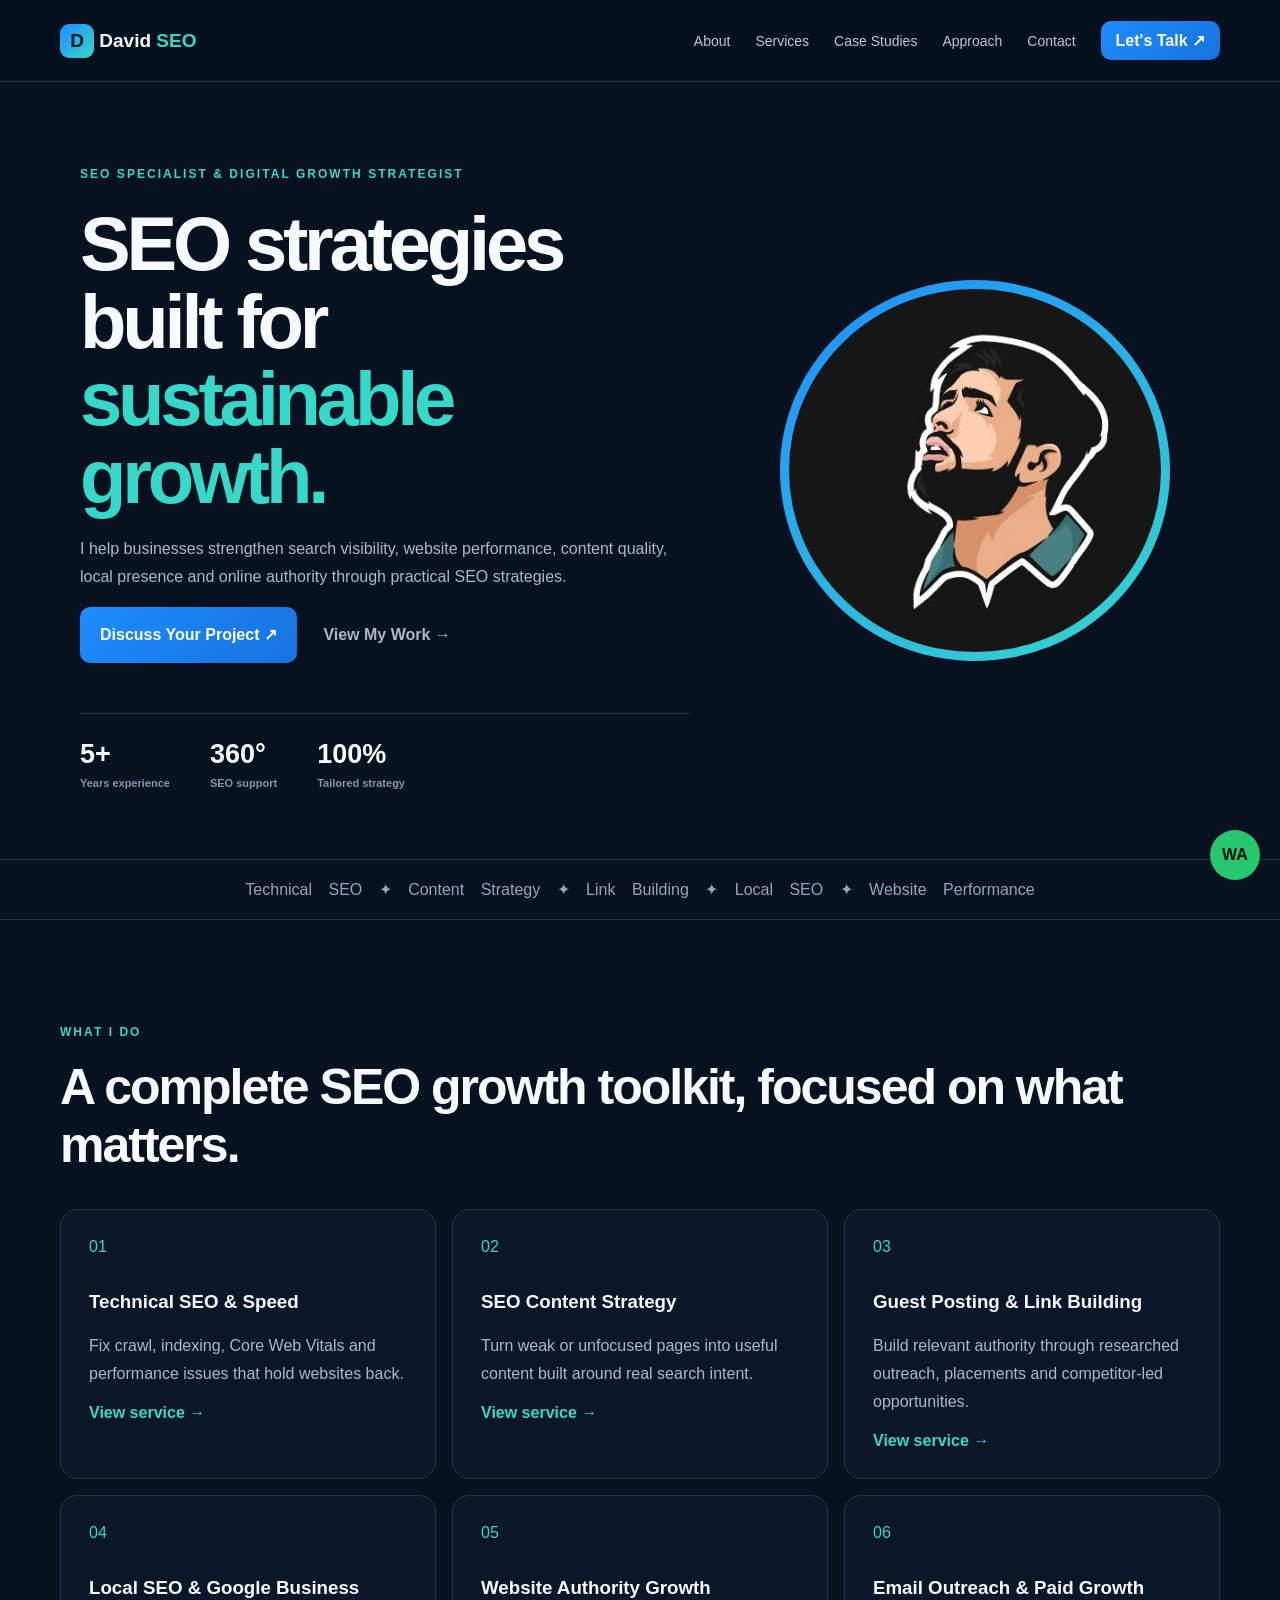
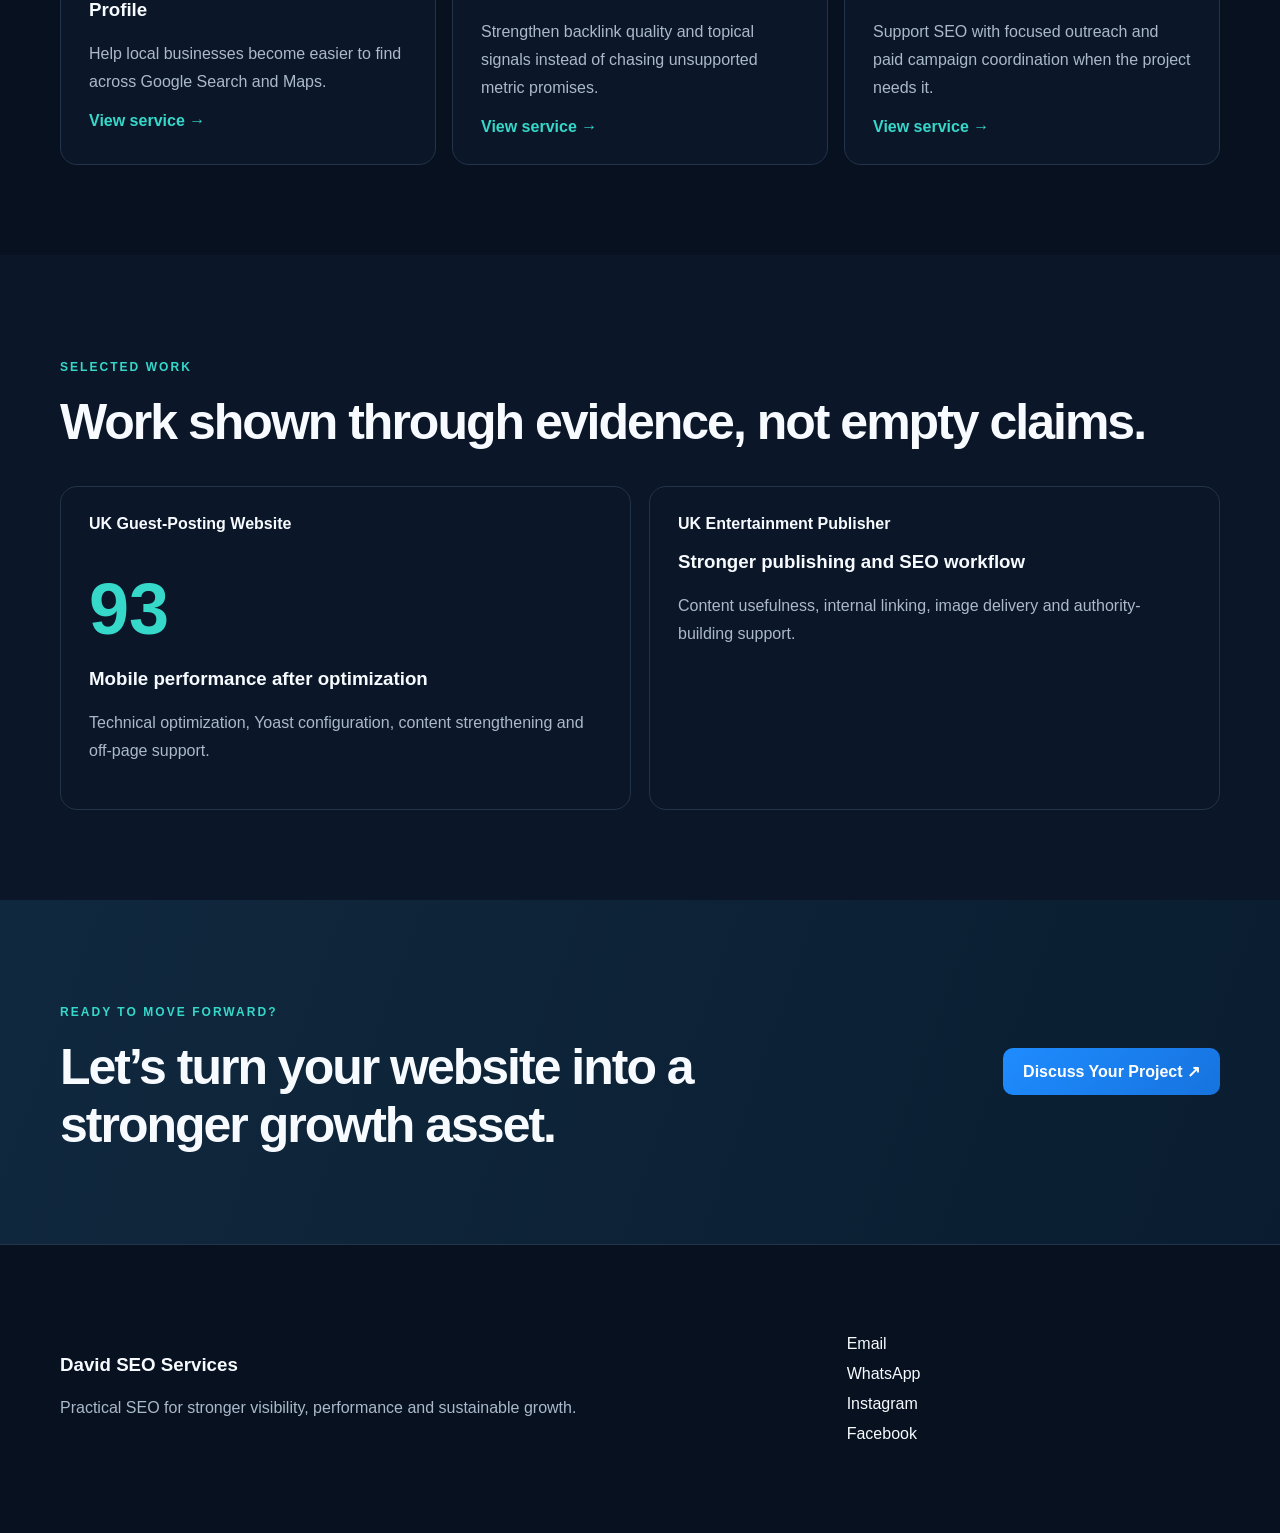
==== index.html @ a0ab4b39 "Add professional SEO portfolio website" ====
<!doctype html><html lang="en"><head><meta charset="utf-8"><meta name="viewport" content="width=device-width,initial-scale=1"><title>David SEO Services | SEO Specialist</title><meta name="description" content="Professional SEO services for technical performance, content, local search and authority growth."><link rel="stylesheet" href="style.css"></head><body><header><a class="brand" href="index.html"><b>D</b> David <em>SEO</em></a><nav><a href="about.html">About</a><a href="services.html">Services</a><a href="case-studies.html">Case Studies</a><a href="approach.html">Approach</a><a href="contact.html">Contact</a></nav><a class="btn small" href="https://wa.me/923171093847">Let's Talk ↗</a></header><main><section class="homehero"><div class="copy"><p class="eyebrow">SEO SPECIALIST & DIGITAL GROWTH STRATEGIST</p><h1>SEO strategies built for <i>sustainable growth.</i></h1><p class="lead">I help businesses strengthen search visibility, website performance, content quality, local presence and online authority through practical SEO strategies.</p><p><a class="btn" href="https://wa.me/923171093847">Discuss Your Project ↗</a> <a class="link" href="case-studies.html">View My Work →</a></p><div class="stats"><b>5+<small>Years experience</small></b><b>360°<small>SEO support</small></b><b>100%<small>Tailored strategy</small></b></div></div><div class="photo"><img src="david-profile.png" alt="David SEO specialist"></div></section><section class="strip">Technical SEO ✦ Content Strategy ✦ Link Building ✦ Local SEO ✦ Website Performance</section><section class="section"><p class="eyebrow">WHAT I DO</p><h2>A complete SEO growth toolkit, focused on what matters.</h2><div class="grid"><a class="card" href="technical-seo.html"><span>01</span><h3>Technical SEO & Speed</h3><p>Fix crawl, indexing, Core Web Vitals and performance issues that hold websites back.</p><strong>View service →</strong></a><a class="card" href="content-strategy.html"><span>02</span><h3>SEO Content Strategy</h3><p>Turn weak or unfocused pages into useful content built around real search intent.</p><strong>View service →</strong></a><a class="card" href="link-building.html"><span>03</span><h3>Guest Posting & Link Building</h3><p>Build relevant authority through researched outreach, placements and competitor-led opportunities.</p><strong>View service →</strong></a><a class="card" href="local-seo.html"><span>04</span><h3>Local SEO & Google Business Profile</h3><p>Help local businesses become easier to find across Google Search and Maps.</p><strong>View service →</strong></a><a class="card" href="authority-growth.html"><span>05</span><h3>Website Authority Growth</h3><p>Strengthen backlink quality and topical signals instead of chasing unsupported metric promises.</p><strong>View service →</strong></a><a class="card" href="digital-growth.html"><span>06</span><h3>Email Outreach & Paid Growth</h3><p>Support SEO with focused outreach and paid campaign coordination when the project needs it.</p><strong>View service →</strong></a></div></section><section class="section dark"><p class="eyebrow">SELECTED WORK</p><h2>Work shown through evidence, not empty claims.</h2><div class="cases"><article><b>UK Guest-Posting Website</b><strong class="score">93</strong><h3>Mobile performance after optimization</h3><p>Technical optimization, Yoast configuration, content strengthening and off-page support.</p></article><article><b>UK Entertainment Publisher</b><h3>Stronger publishing and SEO workflow</h3><p>Content usefulness, internal linking, image delivery and authority-building support.</p></article></div></section><section class="cta"><div><p class="eyebrow">READY TO MOVE FORWARD?</p><h2>Let’s turn your website into a stronger growth asset.</h2></div><a class="btn" href="https://wa.me/923171093847">Discuss Your Project ↗</a></section></main><footer><div><h3>David SEO Services</h3><p>Practical SEO for stronger visibility, performance and sustainable growth.</p></div><div><a href="mailto:davidseoservice1211@gmail.com">Email</a><a href="https://wa.me/923171093847">WhatsApp</a><a href="https://www.instagram.com/davvid.seo/">Instagram</a><a href="https://www.facebook.com/Davvid.Seo">Facebook</a></div></footer><a class="wa" href="https://wa.me/923171093847">WA</a><script src="script.js"></script></body></html>
---- style.css ----
*{box-sizing:border-box}body{margin:0;background:#07111f;color:#f7fbff;font-family:Arial,sans-serif}a{color:inherit;text-decoration:none}header{height:82px;display:flex;align-items:center;gap:25px;padding:0 max(30px,calc((100% - 1160px)/2));border-bottom:1px solid #22334a;position:sticky;top:0;background:#07111ff2;z-index:5}.brand{font-size:19px;font-weight:800;margin-right:auto}.brand b{display:inline-grid;place-items:center;width:34px;height:34px;border-radius:9px;background:linear-gradient(135deg,#1f8cff,#36d8ca);color:#07111f}.brand em{color:#36d8ca;font-style:normal}nav{display:flex;gap:25px;color:#bdc9d8;font-size:14px}.btn{display:inline-block;border:0;border-radius:10px;padding:14px 20px;background:linear-gradient(135deg,#1f8cff,#1673de);color:white;font-weight:750}.small{padding:10px 15px}.homehero{min-height:650px;max-width:1160px;margin:auto;display:grid;grid-template-columns:1.15fr .85fr;gap:60px;align-items:center;padding:70px 20px}.eyebrow{font-size:12px;letter-spacing:.17em;color:#36d8ca;font-weight:800}.homehero h1,.pagehero h1{font-size:clamp(46px,6vw,76px);line-height:1.02;letter-spacing:-.055em;margin:20px 0}.homehero h1 i{font-style:normal;color:#36d8ca}.lead,p{color:#aab9cb;line-height:1.75}.link{margin-left:22px;font-weight:bold}.photo{background:linear-gradient(145deg,#1f8cff,#36d8ca);padding:9px;border-radius:50%;max-width:390px;margin:auto}.photo img{display:block;width:100%;border-radius:50%;background:#171717}.stats{display:flex;gap:40px;border-top:1px solid #22334a;margin-top:50px;padding-top:25px}.stats b{font-size:27px}.stats small{display:block;color:#8294aa;font-size:11px;margin-top:7px}.strip{text-align:center;padding:20px;border-block:1px solid #22334a;color:#94a7bc;word-spacing:12px}.section,.pagehero,.cta,footer{padding:90px max(30px,calc((100% - 1160px)/2))}.section h2,.cta h2{font-size:clamp(32px,4vw,50px);letter-spacing:-.04em;margin:15px 0 35px}.dark,.pagehero{background:#0b1728}.grid{display:grid;grid-template-columns:repeat(3,1fr);gap:16px}.card,.cases article,aside{padding:28px;border:1px solid #22334a;border-radius:17px;background:#0b1728}.card span,.card strong{color:#36d8ca}.card h3{margin-top:35px}.cases{display:grid;grid-template-columns:1fr 1fr;gap:18px}.cases article{min-height:320px}.score{display:block;font-size:72px;color:#36d8ca;margin:35px 0 10px}.cta{display:flex;align-items:center;justify-content:space-between;background:linear-gradient(110deg,#10283e,#0a1d30)}.cta h2{max-width:700px;margin-bottom:0}.pagehero .wrap{max-width:1160px;margin:auto}.pagehero h1{max-width:900px}.twocol,.contact,.study{display:grid;grid-template-columns:1fr 1fr;gap:70px;align-items:center}.study{grid-template-columns:1.4fr .6fr}.tags{display:flex;flex-wrap:wrap;gap:8px}.tags span{border:1px solid #29415e;padding:9px 12px;border-radius:20px;font-size:12px}.steps p,.timeline article{padding:23px;border-bottom:1px solid #22334a}.timeline article{display:grid;grid-template-columns:70px 1fr}.timeline b{color:#36d8ca}.contact>div>a{display:block;padding:18px 0;border-top:1px solid #22334a}.contact form{display:grid;gap:14px;background:#0b1728;padding:28px;border:1px solid #22334a;border-radius:17px}input,select,textarea{padding:14px;background:#07111f;border:1px solid #29415e;border-radius:8px;color:white}footer{display:grid;grid-template-columns:2fr 1fr;gap:40px;border-top:1px solid #22334a}footer div:last-child{display:flex;flex-direction:column;gap:12px}.wa{position:fixed;right:20px;bottom:20px;width:50px;height:50px;display:grid;place-items:center;background:#26c76f;color:#06150c;border-radius:50%;font-weight:bold}@media(max-width:800px){nav{display:none}.homehero,.twocol,.contact,.study{grid-template-columns:1fr}.copy{order:2}.grid{grid-template-columns:1fr 1fr}.cases{grid-template-columns:1fr}.cta{align-items:flex-start;gap:30px;flex-direction:column}}@media(max-width:560px){header{height:70px;padding:0 16px}header>.btn{display:none}.homehero{grid-template-columns:1fr;padding-top:40px}.grid{grid-template-columns:1fr}.section,.pagehero,.cta,footer{padding:65px 20px}.stats{gap:20px}.homehero h1,.pagehero h1{font-size:43px}.twocol{gap:35px}footer{grid-template-columns:1fr}}
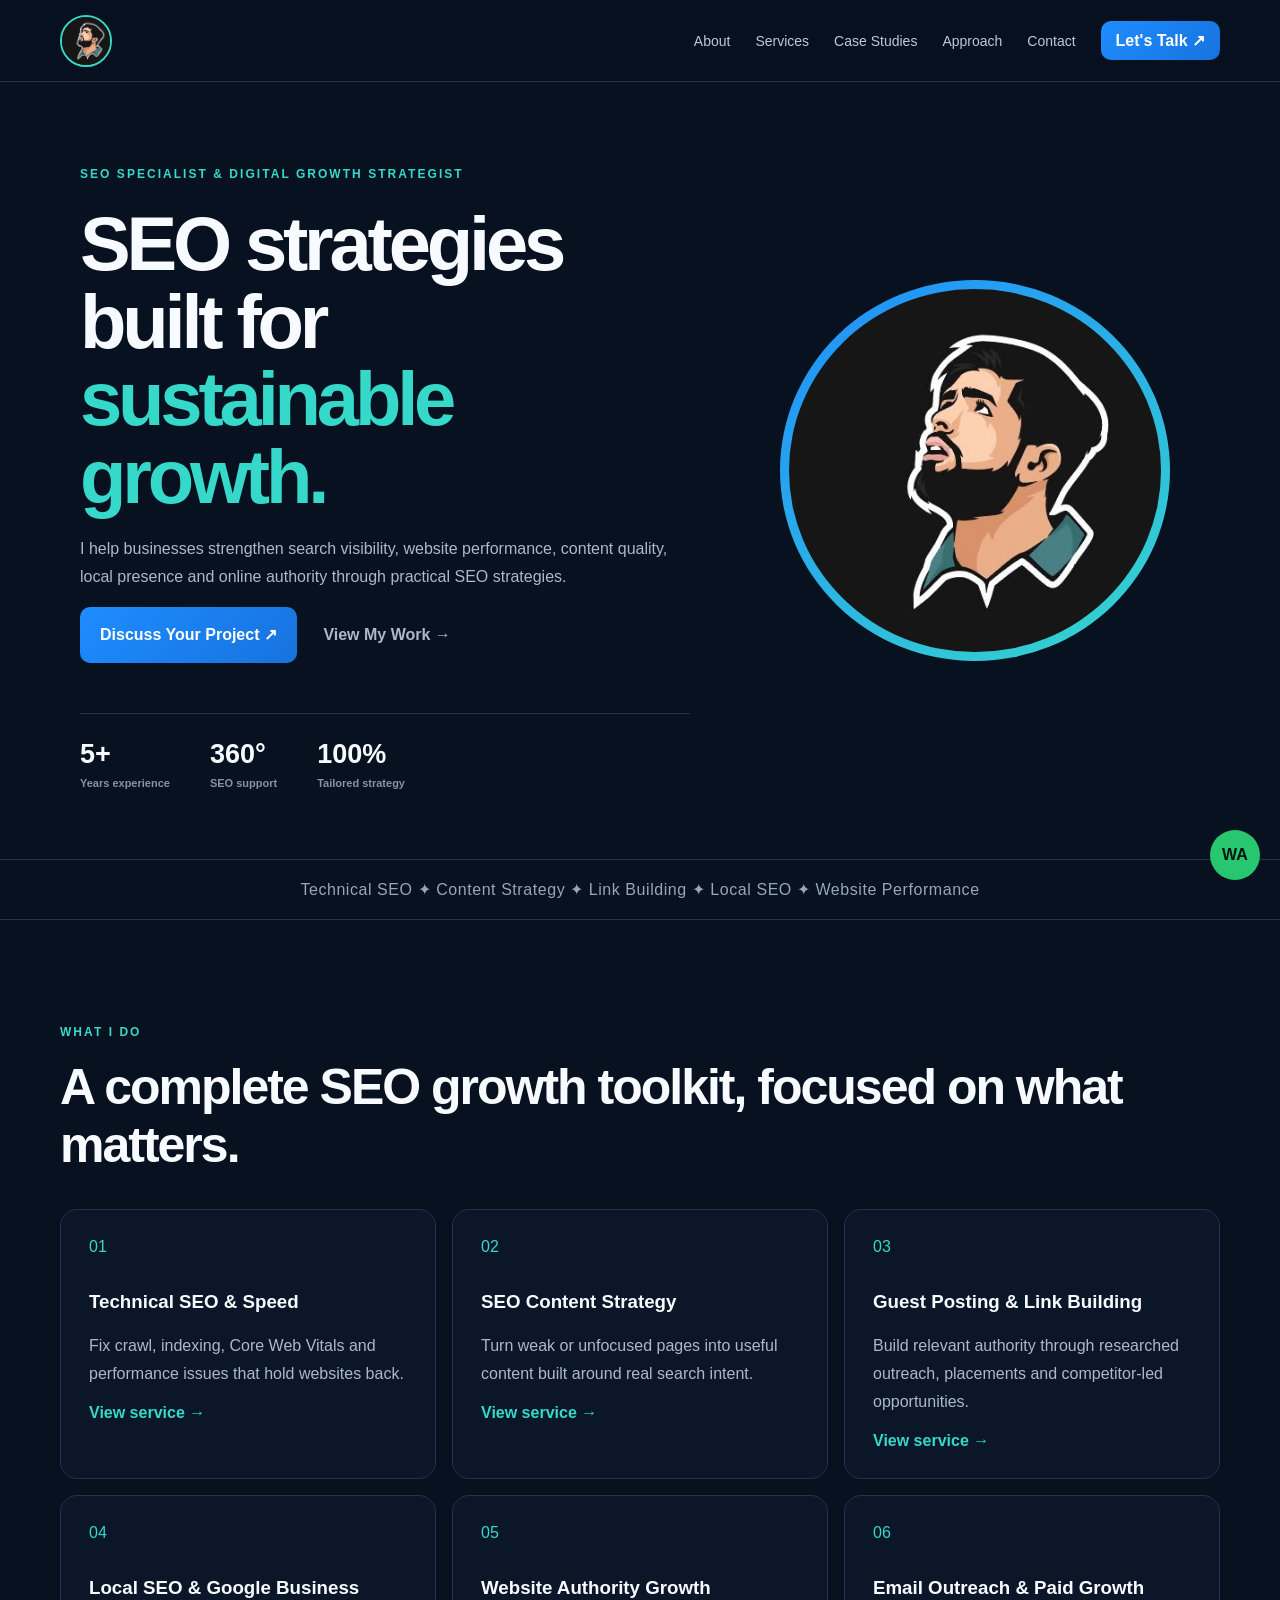
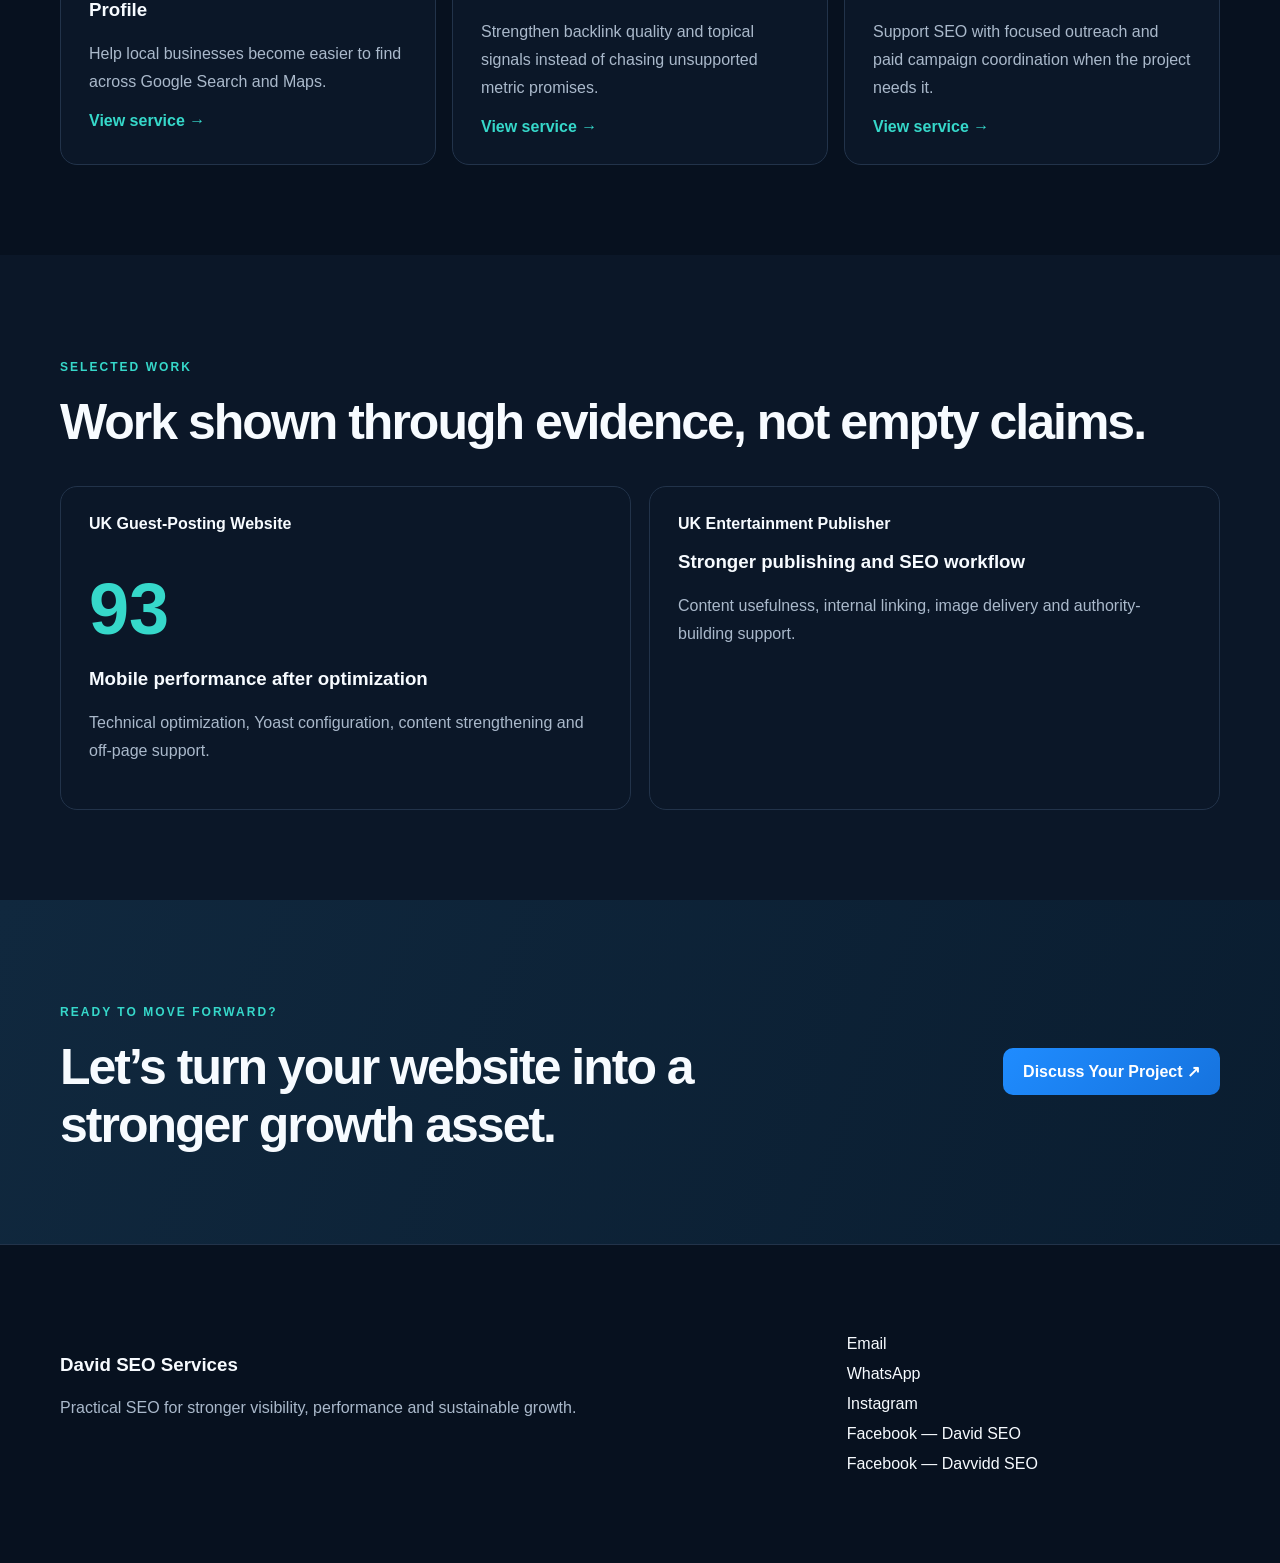
==== commit 3257b691: "Add files via upload" ====
--- a/index.html
+++ b/index.html
@@ -1 +1 @@
-<!doctype html><html lang="en"><head><meta charset="utf-8"><meta name="viewport" content="width=device-width,initial-scale=1"><title>David SEO Services | SEO Specialist</title><meta name="description" content="Professional SEO services for technical performance, content, local search and authority growth."><link rel="stylesheet" href="style.css"></head><body><header><a class="brand" href="index.html"><b>D</b> David <em>SEO</em></a><nav><a href="about.html">About</a><a href="services.html">Services</a><a href="case-studies.html">Case Studies</a><a href="approach.html">Approach</a><a href="contact.html">Contact</a></nav><a class="btn small" href="https://wa.me/923171093847">Let's Talk ↗</a></header><main><section class="homehero"><div class="copy"><p class="eyebrow">SEO SPECIALIST & DIGITAL GROWTH STRATEGIST</p><h1>SEO strategies built for <i>sustainable growth.</i></h1><p class="lead">I help businesses strengthen search visibility, website performance, content quality, local presence and online authority through practical SEO strategies.</p><p><a class="btn" href="https://wa.me/923171093847">Discuss Your Project ↗</a> <a class="link" href="case-studies.html">View My Work →</a></p><div class="stats"><b>5+<small>Years experience</small></b><b>360°<small>SEO support</small></b><b>100%<small>Tailored strategy</small></b></div></div><div class="photo"><img src="david-profile.png" alt="David SEO specialist"></div></section><section class="strip">Technical SEO ✦ Content Strategy ✦ Link Building ✦ Local SEO ✦ Website Performance</section><section class="section"><p class="eyebrow">WHAT I DO</p><h2>A complete SEO growth toolkit, focused on what matters.</h2><div class="grid"><a class="card" href="technical-seo.html"><span>01</span><h3>Technical SEO & Speed</h3><p>Fix crawl, indexing, Core Web Vitals and performance issues that hold websites back.</p><strong>View service →</strong></a><a class="card" href="content-strategy.html"><span>02</span><h3>SEO Content Strategy</h3><p>Turn weak or unfocused pages into useful content built around real search intent.</p><strong>View service →</strong></a><a class="card" href="link-building.html"><span>03</span><h3>Guest Posting & Link Building</h3><p>Build relevant authority through researched outreach, placements and competitor-led opportunities.</p><strong>View service →</strong></a><a class="card" href="local-seo.html"><span>04</span><h3>Local SEO & Google Business Profile</h3><p>Help local businesses become easier to find across Google Search and Maps.</p><strong>View service →</strong></a><a class="card" href="authority-growth.html"><span>05</span><h3>Website Authority Growth</h3><p>Strengthen backlink quality and topical signals instead of chasing unsupported metric promises.</p><strong>View service →</strong></a><a class="card" href="digital-growth.html"><span>06</span><h3>Email Outreach & Paid Growth</h3><p>Support SEO with focused outreach and paid campaign coordination when the project needs it.</p><strong>View service →</strong></a></div></section><section class="section dark"><p class="eyebrow">SELECTED WORK</p><h2>Work shown through evidence, not empty claims.</h2><div class="cases"><article><b>UK Guest-Posting Website</b><strong class="score">93</strong><h3>Mobile performance after optimization</h3><p>Technical optimization, Yoast configuration, content strengthening and off-page support.</p></article><article><b>UK Entertainment Publisher</b><h3>Stronger publishing and SEO workflow</h3><p>Content usefulness, internal linking, image delivery and authority-building support.</p></article></div></section><section class="cta"><div><p class="eyebrow">READY TO MOVE FORWARD?</p><h2>Let’s turn your website into a stronger growth asset.</h2></div><a class="btn" href="https://wa.me/923171093847">Discuss Your Project ↗</a></section></main><footer><div><h3>David SEO Services</h3><p>Practical SEO for stronger visibility, performance and sustainable growth.</p></div><div><a href="mailto:davidseoservice1211@gmail.com">Email</a><a href="https://wa.me/923171093847">WhatsApp</a><a href="https://www.instagram.com/davvid.seo/">Instagram</a><a href="https://www.facebook.com/Davvid.Seo">Facebook</a></div></footer><a class="wa" href="https://wa.me/923171093847">WA</a><script src="script.js"></script></body></html>+<!doctype html><html lang="en"><head><meta charset="utf-8"><meta name="viewport" content="width=device-width,initial-scale=1"><title>David SEO Services | SEO Specialist</title><meta name="description" content="Professional SEO services for technical performance, content, local search and authority growth."><link rel="stylesheet" href="style.css"><link rel="stylesheet" href="extra.css"></head><body><header><a class="brand logo" href="index.html"><img src="david-profile.png" alt="David SEO logo"></a><nav><a href="about.html">About</a><a href="services.html">Services</a><a href="case-studies.html">Case Studies</a><a href="approach.html">Approach</a><a href="contact.html">Contact</a></nav><a class="btn small" href="mailto:davidseoservice1211@gmail.com?subject=SEO%20Project%20Inquiry">Let's Talk ↗</a></header><main><section class="homehero"><div class="copy"><p class="eyebrow">SEO SPECIALIST & DIGITAL GROWTH STRATEGIST</p><h1>SEO strategies built for <i>sustainable growth.</i></h1><p class="lead">I help businesses strengthen search visibility, website performance, content quality, local presence and online authority through practical SEO strategies.</p><p><a class="btn" href="https://wa.me/923171093847">Discuss Your Project ↗</a> <a class="link" href="case-studies.html">View My Work →</a></p><div class="stats"><b>5+<small>Years experience</small></b><b>360°<small>SEO support</small></b><b>100%<small>Tailored strategy</small></b></div></div><div class="photo"><img src="david-profile.png" alt="David SEO specialist"></div></section><section class="strip">Technical SEO ✦ Content Strategy ✦ Link Building ✦ Local SEO ✦ Website Performance</section><section class="section"><p class="eyebrow">WHAT I DO</p><h2>A complete SEO growth toolkit, focused on what matters.</h2><div class="grid"><a class="card" href="technical-seo.html"><span>01</span><h3>Technical SEO & Speed</h3><p>Fix crawl, indexing, Core Web Vitals and performance issues that hold websites back.</p><strong>View service →</strong></a><a class="card" href="content-strategy.html"><span>02</span><h3>SEO Content Strategy</h3><p>Turn weak or unfocused pages into useful content built around real search intent.</p><strong>View service →</strong></a><a class="card" href="link-building.html"><span>03</span><h3>Guest Posting & Link Building</h3><p>Build relevant authority through researched outreach, placements and competitor-led opportunities.</p><strong>View service →</strong></a><a class="card" href="local-seo.html"><span>04</span><h3>Local SEO & Google Business Profile</h3><p>Help local businesses become easier to find across Google Search and Maps.</p><strong>View service →</strong></a><a class="card" href="authority-growth.html"><span>05</span><h3>Website Authority Growth</h3><p>Strengthen backlink quality and topical signals instead of chasing unsupported metric promises.</p><strong>View service →</strong></a><a class="card" href="digital-growth.html"><span>06</span><h3>Email Outreach & Paid Growth</h3><p>Support SEO with focused outreach and paid campaign coordination when the project needs it.</p><strong>View service →</strong></a></div></section><section class="section dark"><p class="eyebrow">SELECTED WORK</p><h2>Work shown through evidence, not empty claims.</h2><div class="cases"><article><b>UK Guest-Posting Website</b><strong class="score">93</strong><h3>Mobile performance after optimization</h3><p>Technical optimization, Yoast configuration, content strengthening and off-page support.</p></article><article><b>UK Entertainment Publisher</b><h3>Stronger publishing and SEO workflow</h3><p>Content usefulness, internal linking, image delivery and authority-building support.</p></article></div></section><section class="cta"><div><p class="eyebrow">READY TO MOVE FORWARD?</p><h2>Let’s turn your website into a stronger growth asset.</h2></div><a class="btn" href="https://wa.me/923171093847">Discuss Your Project ↗</a></section></main><footer><div><h3>David SEO Services</h3><p>Practical SEO for stronger visibility, performance and sustainable growth.</p></div><div><a href="mailto:davidseoservice1211@gmail.com">Email</a><a href="https://wa.me/923171093847">WhatsApp</a><a href="https://www.instagram.com/davvid.seo/">Instagram</a><a href="https://www.facebook.com/Davvid.Seo">Facebook — David SEO</a><a href="https://www.facebook.com/Davvidd.seo">Facebook — Davvidd SEO</a></div></footer><a class="wa" href="https://wa.me/923171093847">WA</a><script src="script.js"></script></body></html>
--- a/extra.css
+++ b/extra.css
@@ -0,0 +1 @@
+.strip{word-spacing:normal;letter-spacing:.035em}.logo{margin-right:auto}.logo img{display:block;width:52px;height:52px;object-fit:cover;border-radius:50%;border:2px solid #36d8ca;background:#171717}
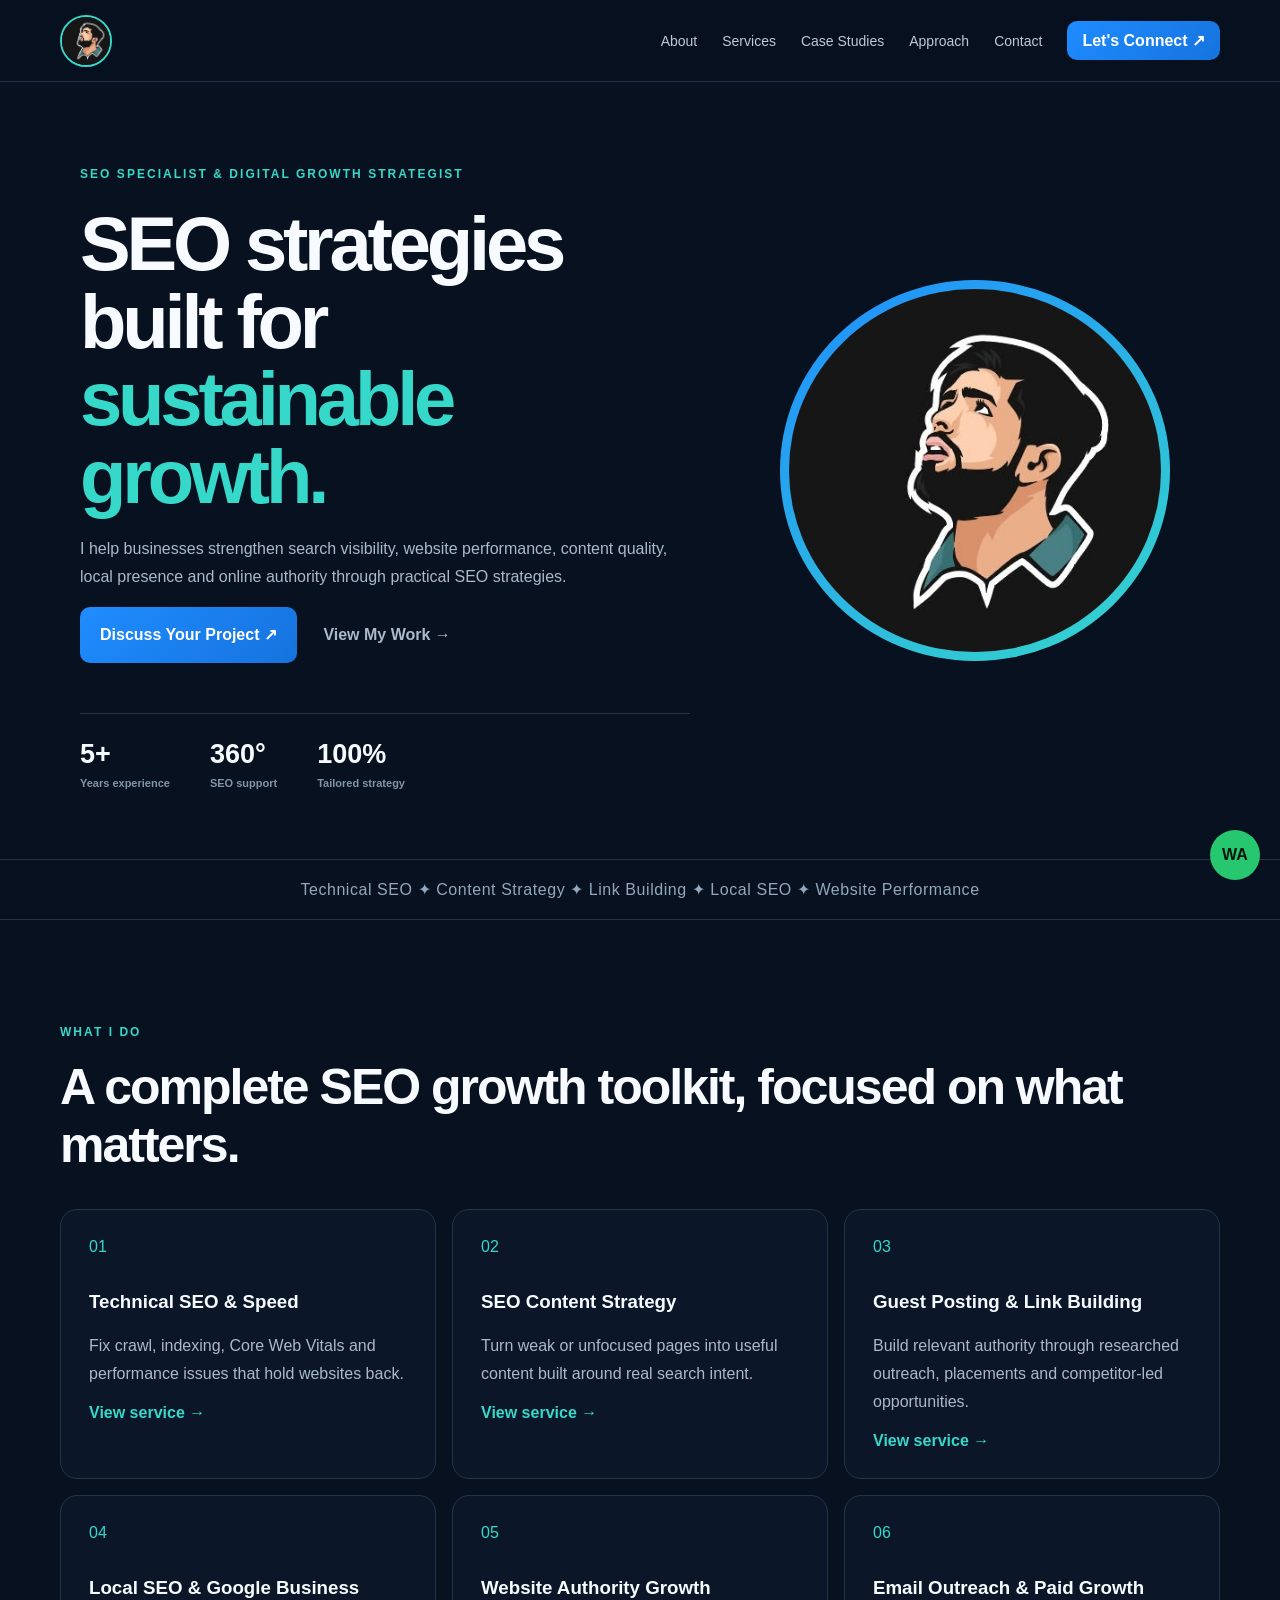
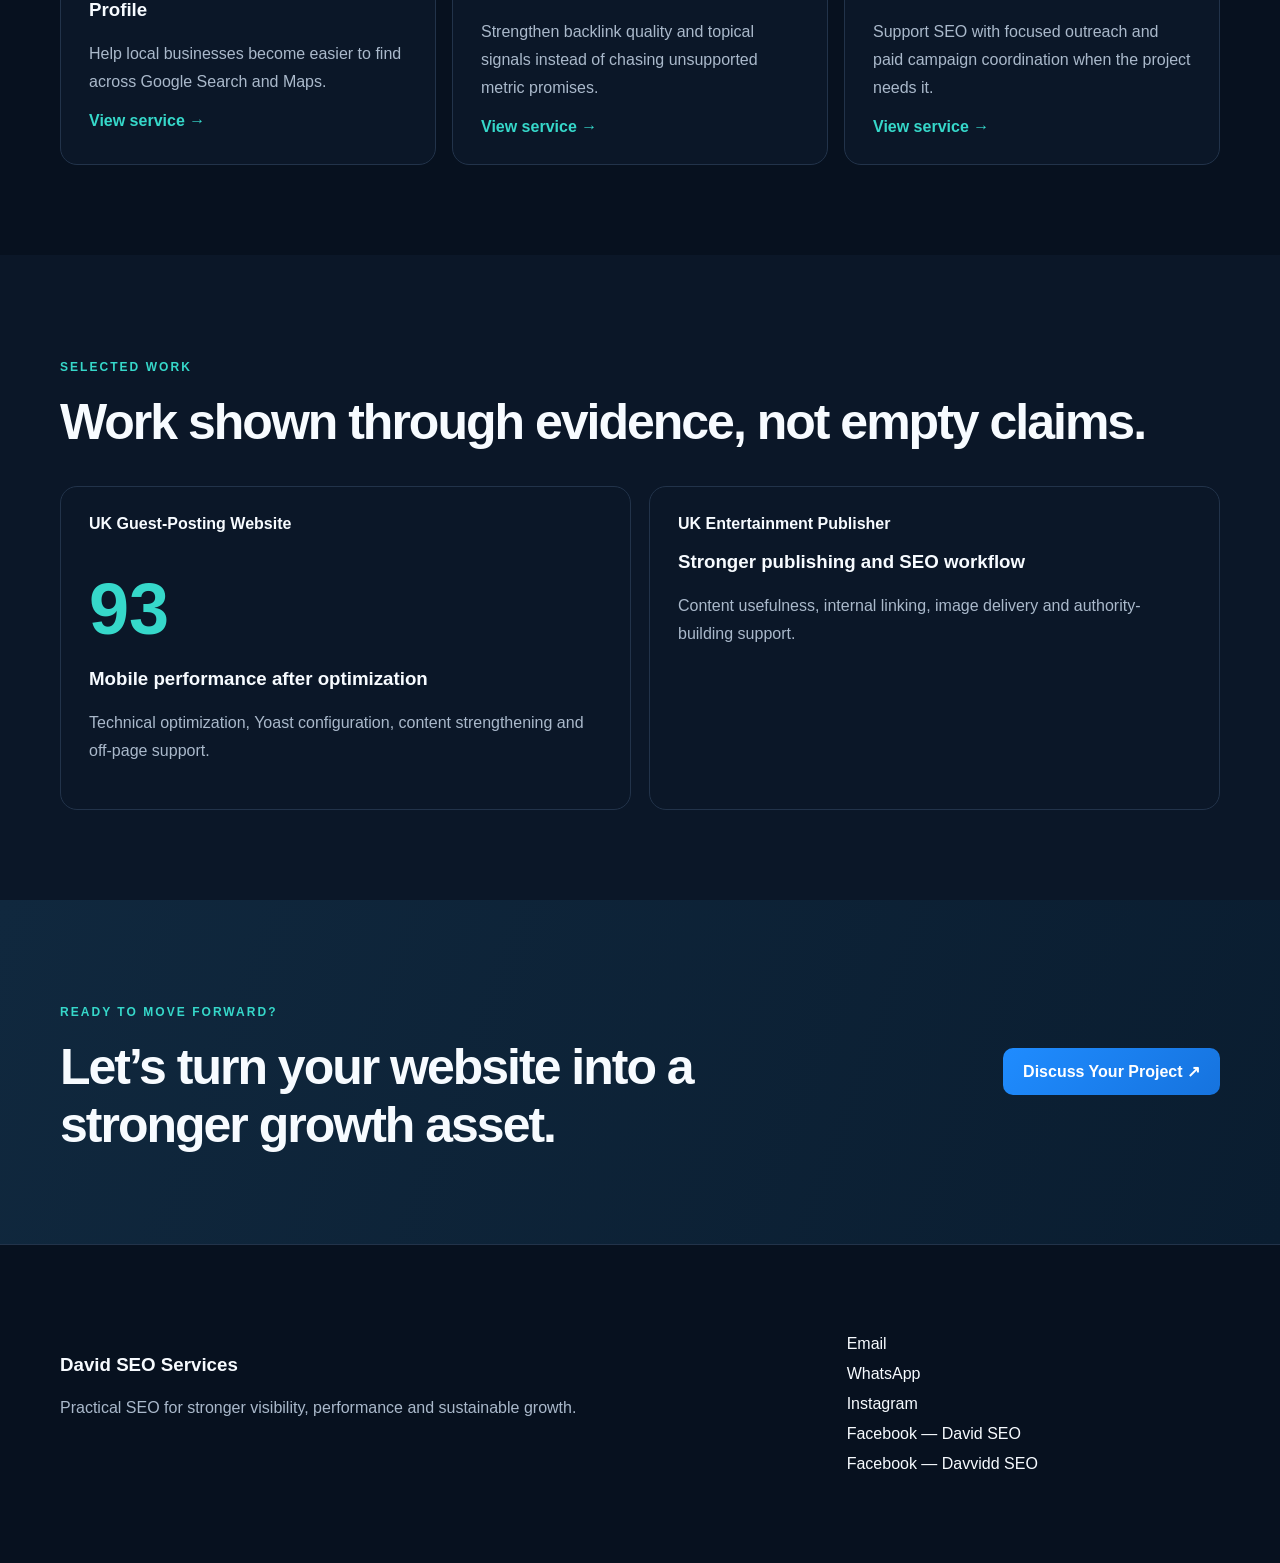
==== commit 567ac1ed: "Update index.html" ====
--- a/index.html
+++ b/index.html
@@ -1 +1 @@
-<!doctype html><html lang="en"><head><meta charset="utf-8"><meta name="viewport" content="width=device-width,initial-scale=1"><title>David SEO Services | SEO Specialist</title><meta name="description" content="Professional SEO services for technical performance, content, local search and authority growth."><link rel="stylesheet" href="style.css"><link rel="stylesheet" href="extra.css"></head><body><header><a class="brand logo" href="index.html"><img src="david-profile.png" alt="David SEO logo"></a><nav><a href="about.html">About</a><a href="services.html">Services</a><a href="case-studies.html">Case Studies</a><a href="approach.html">Approach</a><a href="contact.html">Contact</a></nav><a class="btn small" href="mailto:davidseoservice1211@gmail.com?subject=SEO%20Project%20Inquiry">Let's Talk ↗</a></header><main><section class="homehero"><div class="copy"><p class="eyebrow">SEO SPECIALIST & DIGITAL GROWTH STRATEGIST</p><h1>SEO strategies built for <i>sustainable growth.</i></h1><p class="lead">I help businesses strengthen search visibility, website performance, content quality, local presence and online authority through practical SEO strategies.</p><p><a class="btn" href="https://wa.me/923171093847">Discuss Your Project ↗</a> <a class="link" href="case-studies.html">View My Work →</a></p><div class="stats"><b>5+<small>Years experience</small></b><b>360°<small>SEO support</small></b><b>100%<small>Tailored strategy</small></b></div></div><div class="photo"><img src="david-profile.png" alt="David SEO specialist"></div></section><section class="strip">Technical SEO ✦ Content Strategy ✦ Link Building ✦ Local SEO ✦ Website Performance</section><section class="section"><p class="eyebrow">WHAT I DO</p><h2>A complete SEO growth toolkit, focused on what matters.</h2><div class="grid"><a class="card" href="technical-seo.html"><span>01</span><h3>Technical SEO & Speed</h3><p>Fix crawl, indexing, Core Web Vitals and performance issues that hold websites back.</p><strong>View service →</strong></a><a class="card" href="content-strategy.html"><span>02</span><h3>SEO Content Strategy</h3><p>Turn weak or unfocused pages into useful content built around real search intent.</p><strong>View service →</strong></a><a class="card" href="link-building.html"><span>03</span><h3>Guest Posting & Link Building</h3><p>Build relevant authority through researched outreach, placements and competitor-led opportunities.</p><strong>View service →</strong></a><a class="card" href="local-seo.html"><span>04</span><h3>Local SEO & Google Business Profile</h3><p>Help local businesses become easier to find across Google Search and Maps.</p><strong>View service →</strong></a><a class="card" href="authority-growth.html"><span>05</span><h3>Website Authority Growth</h3><p>Strengthen backlink quality and topical signals instead of chasing unsupported metric promises.</p><strong>View service →</strong></a><a class="card" href="digital-growth.html"><span>06</span><h3>Email Outreach & Paid Growth</h3><p>Support SEO with focused outreach and paid campaign coordination when the project needs it.</p><strong>View service →</strong></a></div></section><section class="section dark"><p class="eyebrow">SELECTED WORK</p><h2>Work shown through evidence, not empty claims.</h2><div class="cases"><article><b>UK Guest-Posting Website</b><strong class="score">93</strong><h3>Mobile performance after optimization</h3><p>Technical optimization, Yoast configuration, content strengthening and off-page support.</p></article><article><b>UK Entertainment Publisher</b><h3>Stronger publishing and SEO workflow</h3><p>Content usefulness, internal linking, image delivery and authority-building support.</p></article></div></section><section class="cta"><div><p class="eyebrow">READY TO MOVE FORWARD?</p><h2>Let’s turn your website into a stronger growth asset.</h2></div><a class="btn" href="https://wa.me/923171093847">Discuss Your Project ↗</a></section></main><footer><div><h3>David SEO Services</h3><p>Practical SEO for stronger visibility, performance and sustainable growth.</p></div><div><a href="mailto:davidseoservice1211@gmail.com">Email</a><a href="https://wa.me/923171093847">WhatsApp</a><a href="https://www.instagram.com/davvid.seo/">Instagram</a><a href="https://www.facebook.com/Davvid.Seo">Facebook — David SEO</a><a href="https://www.facebook.com/Davvidd.seo">Facebook — Davvidd SEO</a></div></footer><a class="wa" href="https://wa.me/923171093847">WA</a><script src="script.js"></script></body></html>+<!doctype html><html lang="en"><head><meta charset="utf-8"><meta name="viewport" content="width=device-width,initial-scale=1"><title>David SEO Services | SEO Specialist</title><meta name="description" content="Professional SEO services for technical performance, content, local search and authority growth."><link rel="stylesheet" href="style.css"><link rel="stylesheet" href="extra.css"></head><body><header><a class="brand logo" href="index.html"><img src="david-profile.png" alt="David SEO logo"></a><nav><a href="about.html">About</a><a href="services.html">Services</a><a href="case-studies.html">Case Studies</a><a href="approach.html">Approach</a><a href="contact.html">Contact</a></nav><a class="btn small" href="https://www.facebook.com/Davvidd.seo">Let's Talk ↗</a></header><main><section class="homehero"><div class="copy"><p class="eyebrow">SEO SPECIALIST & DIGITAL GROWTH STRATEGIST</p><h1>SEO strategies built for <i>sustainable growth.</i></h1><p class="lead">I help businesses strengthen search visibility, website performance, content quality, local presence and online authority through practical SEO strategies.</p><p><a class="btn" href="https://wa.me/923171093847">Discuss Your Project ↗</a> <a class="link" href="case-studies.html">View My Work →</a></p><div class="stats"><b>5+<small>Years experience</small></b><b>360°<small>SEO support</small></b><b>100%<small>Tailored strategy</small></b></div></div><div class="photo"><img src="david-profile.png" alt="David SEO specialist"></div></section><section class="strip">Technical SEO ✦ Content Strategy ✦ Link Building ✦ Local SEO ✦ Website Performance</section><section class="section"><p class="eyebrow">WHAT I DO</p><h2>A complete SEO growth toolkit, focused on what matters.</h2><div class="grid"><a class="card" href="technical-seo.html"><span>01</span><h3>Technical SEO & Speed</h3><p>Fix crawl, indexing, Core Web Vitals and performance issues that hold websites back.</p><strong>View service →</strong></a><a class="card" href="content-strategy.html"><span>02</span><h3>SEO Content Strategy</h3><p>Turn weak or unfocused pages into useful content built around real search intent.</p><strong>View service →</strong></a><a class="card" href="link-building.html"><span>03</span><h3>Guest Posting & Link Building</h3><p>Build relevant authority through researched outreach, placements and competitor-led opportunities.</p><strong>View service →</strong></a><a class="card" href="local-seo.html"><span>04</span><h3>Local SEO & Google Business Profile</h3><p>Help local businesses become easier to find across Google Search and Maps.</p><strong>View service →</strong></a><a class="card" href="authority-growth.html"><span>05</span><h3>Website Authority Growth</h3><p>Strengthen backlink quality and topical signals instead of chasing unsupported metric promises.</p><strong>View service →</strong></a><a class="card" href="digital-growth.html"><span>06</span><h3>Email Outreach & Paid Growth</h3><p>Support SEO with focused outreach and paid campaign coordination when the project needs it.</p><strong>View service →</strong></a></div></section><section class="section dark"><p class="eyebrow">SELECTED WORK</p><h2>Work shown through evidence, not empty claims.</h2><div class="cases"><article><b>UK Guest-Posting Website</b><strong class="score">93</strong><h3>Mobile performance after optimization</h3><p>Technical optimization, Yoast configuration, content strengthening and off-page support.</p></article><article><b>UK Entertainment Publisher</b><h3>Stronger publishing and SEO workflow</h3><p>Content usefulness, internal linking, image delivery and authority-building support.</p></article></div></section><section class="cta"><div><p class="eyebrow">READY TO MOVE FORWARD?</p><h2>Let’s turn your website into a stronger growth asset.</h2></div><a class="btn" href="https://wa.me/923171093847">Discuss Your Project ↗</a></section></main><footer><div><h3>David SEO Services</h3><p>Practical SEO for stronger visibility, performance and sustainable growth.</p></div><div><a href="mailto:davidseoservice1211@gmail.com">Email</a><a href="https://wa.me/923171093847">WhatsApp</a><a href="https://www.instagram.com/davvid.seo/">Instagram</a><a href="https://www.facebook.com/Davvid.Seo">Facebook — David SEO</a><a href="https://www.facebook.com/Davvidd.seo">Facebook — Davvidd SEO</a></div></footer><a class="wa" href="https://wa.me/923171093847">WA</a><script src="script.js"></script></body></html>
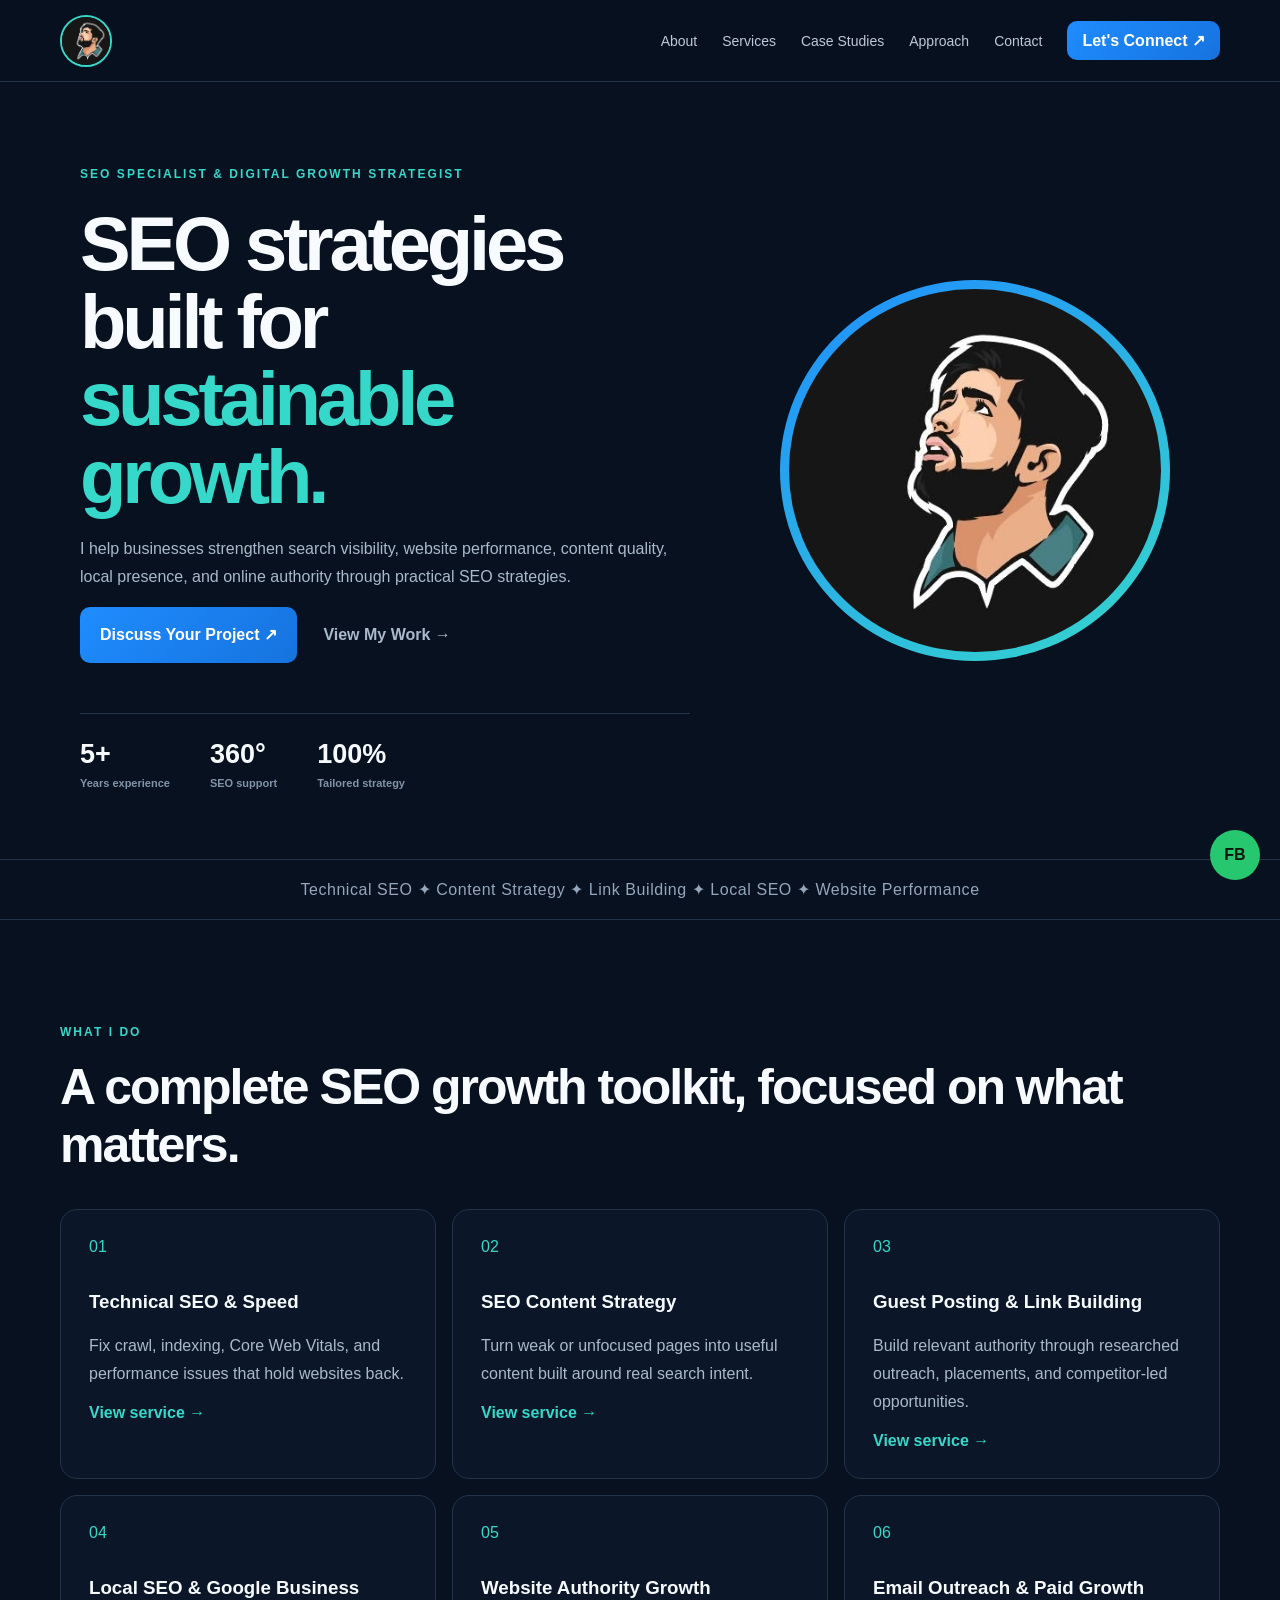
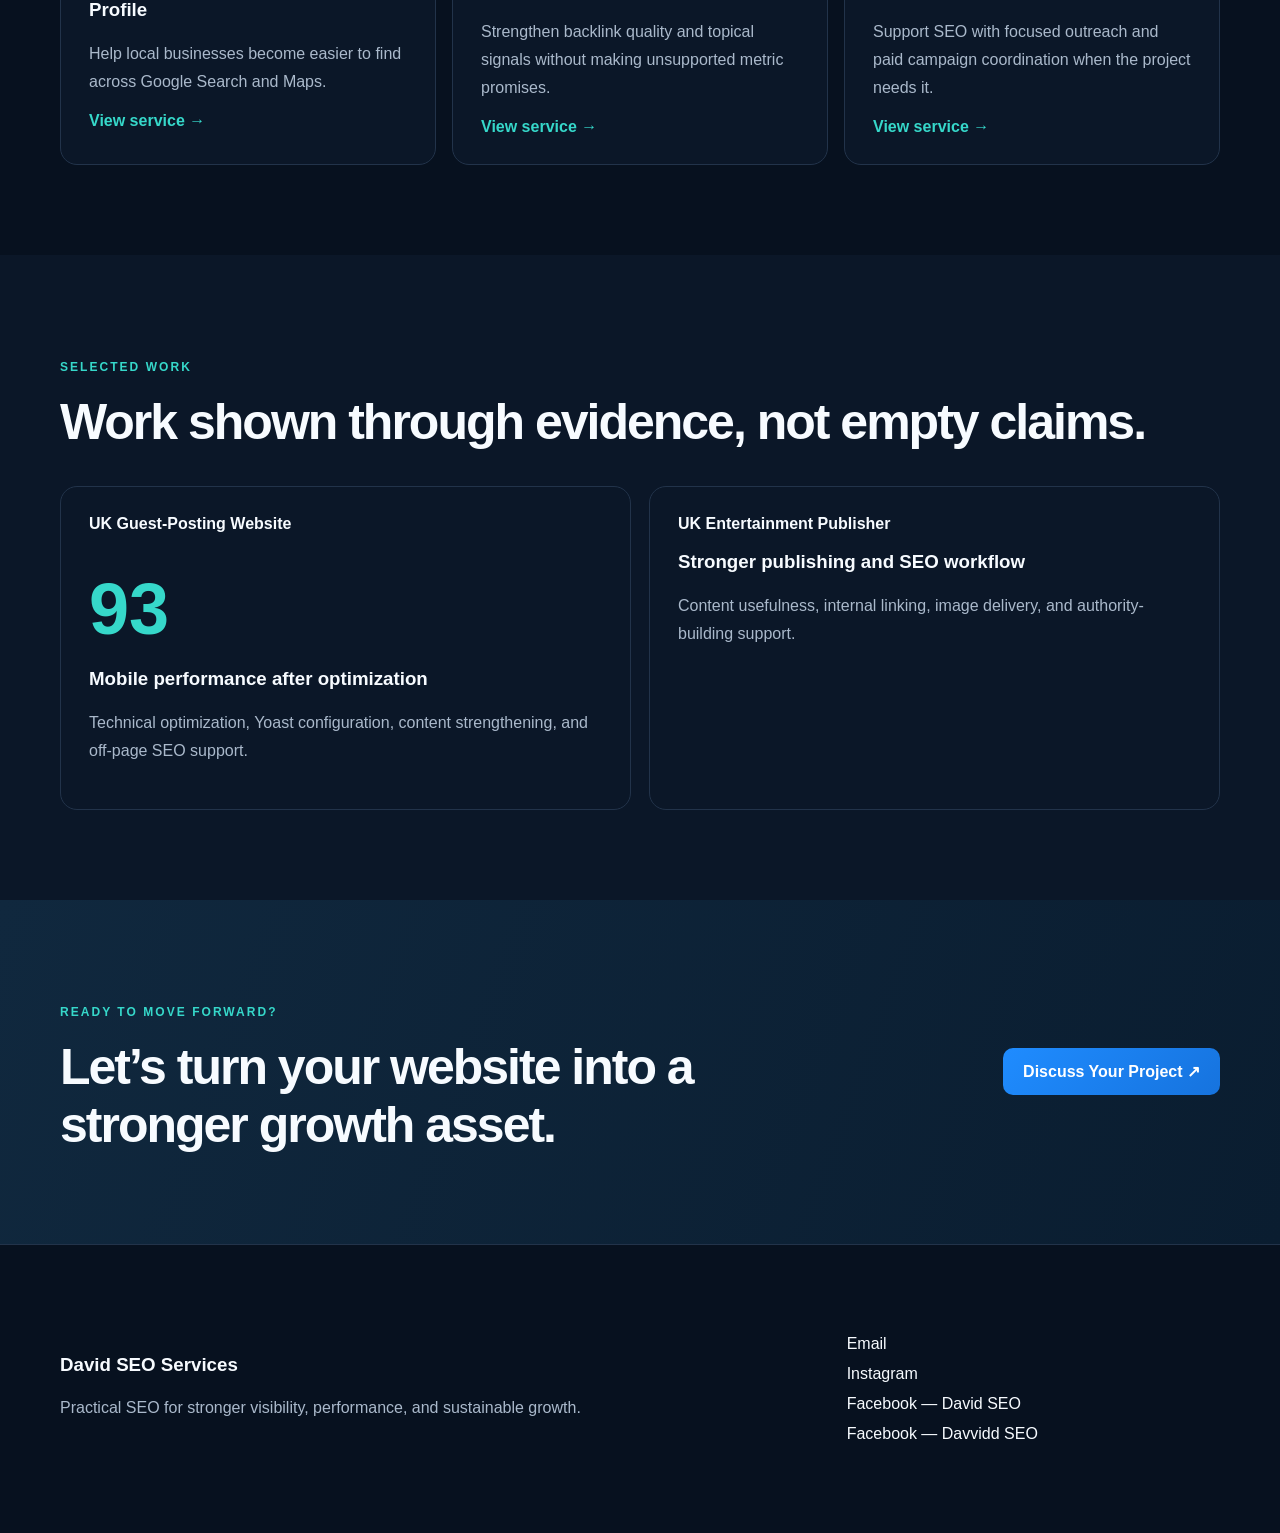
==== commit 44a93901: "Update index.html" ====
--- a/index.html
+++ b/index.html
@@ -1 +1,298 @@
-<!doctype html><html lang="en"><head><meta charset="utf-8"><meta name="viewport" content="width=device-width,initial-scale=1"><title>David SEO Services | SEO Specialist</title><meta name="description" content="Professional SEO services for technical performance, content, local search and authority growth."><link rel="stylesheet" href="style.css"><link rel="stylesheet" href="extra.css"></head><body><header><a class="brand logo" href="index.html"><img src="david-profile.png" alt="David SEO logo"></a><nav><a href="about.html">About</a><a href="services.html">Services</a><a href="case-studies.html">Case Studies</a><a href="approach.html">Approach</a><a href="contact.html">Contact</a></nav><a class="btn small" href="https://www.facebook.com/Davvidd.seo">Let's Talk ↗</a></header><main><section class="homehero"><div class="copy"><p class="eyebrow">SEO SPECIALIST & DIGITAL GROWTH STRATEGIST</p><h1>SEO strategies built for <i>sustainable growth.</i></h1><p class="lead">I help businesses strengthen search visibility, website performance, content quality, local presence and online authority through practical SEO strategies.</p><p><a class="btn" href="https://wa.me/923171093847">Discuss Your Project ↗</a> <a class="link" href="case-studies.html">View My Work →</a></p><div class="stats"><b>5+<small>Years experience</small></b><b>360°<small>SEO support</small></b><b>100%<small>Tailored strategy</small></b></div></div><div class="photo"><img src="david-profile.png" alt="David SEO specialist"></div></section><section class="strip">Technical SEO ✦ Content Strategy ✦ Link Building ✦ Local SEO ✦ Website Performance</section><section class="section"><p class="eyebrow">WHAT I DO</p><h2>A complete SEO growth toolkit, focused on what matters.</h2><div class="grid"><a class="card" href="technical-seo.html"><span>01</span><h3>Technical SEO & Speed</h3><p>Fix crawl, indexing, Core Web Vitals and performance issues that hold websites back.</p><strong>View service →</strong></a><a class="card" href="content-strategy.html"><span>02</span><h3>SEO Content Strategy</h3><p>Turn weak or unfocused pages into useful content built around real search intent.</p><strong>View service →</strong></a><a class="card" href="link-building.html"><span>03</span><h3>Guest Posting & Link Building</h3><p>Build relevant authority through researched outreach, placements and competitor-led opportunities.</p><strong>View service →</strong></a><a class="card" href="local-seo.html"><span>04</span><h3>Local SEO & Google Business Profile</h3><p>Help local businesses become easier to find across Google Search and Maps.</p><strong>View service →</strong></a><a class="card" href="authority-growth.html"><span>05</span><h3>Website Authority Growth</h3><p>Strengthen backlink quality and topical signals instead of chasing unsupported metric promises.</p><strong>View service →</strong></a><a class="card" href="digital-growth.html"><span>06</span><h3>Email Outreach & Paid Growth</h3><p>Support SEO with focused outreach and paid campaign coordination when the project needs it.</p><strong>View service →</strong></a></div></section><section class="section dark"><p class="eyebrow">SELECTED WORK</p><h2>Work shown through evidence, not empty claims.</h2><div class="cases"><article><b>UK Guest-Posting Website</b><strong class="score">93</strong><h3>Mobile performance after optimization</h3><p>Technical optimization, Yoast configuration, content strengthening and off-page support.</p></article><article><b>UK Entertainment Publisher</b><h3>Stronger publishing and SEO workflow</h3><p>Content usefulness, internal linking, image delivery and authority-building support.</p></article></div></section><section class="cta"><div><p class="eyebrow">READY TO MOVE FORWARD?</p><h2>Let’s turn your website into a stronger growth asset.</h2></div><a class="btn" href="https://wa.me/923171093847">Discuss Your Project ↗</a></section></main><footer><div><h3>David SEO Services</h3><p>Practical SEO for stronger visibility, performance and sustainable growth.</p></div><div><a href="mailto:davidseoservice1211@gmail.com">Email</a><a href="https://wa.me/923171093847">WhatsApp</a><a href="https://www.instagram.com/davvid.seo/">Instagram</a><a href="https://www.facebook.com/Davvid.Seo">Facebook — David SEO</a><a href="https://www.facebook.com/Davvidd.seo">Facebook — Davvidd SEO</a></div></footer><a class="wa" href="https://wa.me/923171093847">WA</a><script src="script.js"></script></body></html>
+<!doctype html>
+<html lang="en">
+<head>
+  <meta charset="utf-8">
+  <meta name="viewport" content="width=device-width, initial-scale=1">
+
+  <title>David SEO Services | SEO Specialist</title>
+
+  <meta
+    name="description"
+    content="Professional SEO services for technical performance, content, local search, link building, and authority growth."
+  >
+
+  <link rel="stylesheet" href="style.css">
+  <link rel="stylesheet" href="extra.css">
+</head>
+
+<body>
+
+  <header>
+    <a class="brand logo" href="index.html">
+      <img src="david-profile.png" alt="David SEO logo">
+    </a>
+
+    <nav>
+      <a href="about.html">About</a>
+      <a href="services.html">Services</a>
+      <a href="case-studies.html">Case Studies</a>
+      <a href="approach.html">Approach</a>
+      <a href="contact.html">Contact</a>
+    </nav>
+
+    <a
+      class="btn small"
+      href="https://www.facebook.com/Davvidd.seo"
+      target="_blank"
+      rel="noopener noreferrer"
+    >
+      Let's Connect ↗
+    </a>
+  </header>
+
+  <main>
+
+    <section class="homehero">
+
+      <div class="copy">
+        <p class="eyebrow">
+          SEO SPECIALIST & DIGITAL GROWTH STRATEGIST
+        </p>
+
+        <h1>
+          SEO strategies built for
+          <i>sustainable growth.</i>
+        </h1>
+
+        <p class="lead">
+          I help businesses strengthen search visibility, website performance,
+          content quality, local presence, and online authority through
+          practical SEO strategies.
+        </p>
+
+        <p>
+          <a
+            class="btn"
+            href="https://www.facebook.com/Davvidd.seo"
+            target="_blank"
+            rel="noopener noreferrer"
+          >
+            Discuss Your Project ↗
+          </a>
+
+          <a class="link" href="case-studies.html">
+            View My Work →
+          </a>
+        </p>
+
+        <div class="stats">
+          <b>
+            5+
+            <small>Years experience</small>
+          </b>
+
+          <b>
+            360°
+            <small>SEO support</small>
+          </b>
+
+          <b>
+            100%
+            <small>Tailored strategy</small>
+          </b>
+        </div>
+      </div>
+
+      <div class="photo">
+        <img
+          src="david-profile.png"
+          alt="David SEO specialist"
+        >
+      </div>
+
+    </section>
+
+    <section class="strip">
+      Technical SEO ✦ Content Strategy ✦ Link Building ✦ Local SEO ✦ Website Performance
+    </section>
+
+    <section class="section">
+
+      <p class="eyebrow">WHAT I DO</p>
+
+      <h2>
+        A complete SEO growth toolkit, focused on what matters.
+      </h2>
+
+      <div class="grid">
+
+        <a class="card" href="technical-seo.html">
+          <span>01</span>
+          <h3>Technical SEO & Speed</h3>
+          <p>
+            Fix crawl, indexing, Core Web Vitals, and performance issues
+            that hold websites back.
+          </p>
+          <strong>View service →</strong>
+        </a>
+
+        <a class="card" href="content-strategy.html">
+          <span>02</span>
+          <h3>SEO Content Strategy</h3>
+          <p>
+            Turn weak or unfocused pages into useful content built around
+            real search intent.
+          </p>
+          <strong>View service →</strong>
+        </a>
+
+        <a class="card" href="link-building.html">
+          <span>03</span>
+          <h3>Guest Posting & Link Building</h3>
+          <p>
+            Build relevant authority through researched outreach,
+            placements, and competitor-led opportunities.
+          </p>
+          <strong>View service →</strong>
+        </a>
+
+        <a class="card" href="local-seo.html">
+          <span>04</span>
+          <h3>Local SEO & Google Business Profile</h3>
+          <p>
+            Help local businesses become easier to find across Google
+            Search and Maps.
+          </p>
+          <strong>View service →</strong>
+        </a>
+
+        <a class="card" href="authority-growth.html">
+          <span>05</span>
+          <h3>Website Authority Growth</h3>
+          <p>
+            Strengthen backlink quality and topical signals without making
+            unsupported metric promises.
+          </p>
+          <strong>View service →</strong>
+        </a>
+
+        <a class="card" href="digital-growth.html">
+          <span>06</span>
+          <h3>Email Outreach & Paid Growth</h3>
+          <p>
+            Support SEO with focused outreach and paid campaign coordination
+            when the project needs it.
+          </p>
+          <strong>View service →</strong>
+        </a>
+
+      </div>
+    </section>
+
+    <section class="section dark">
+
+      <p class="eyebrow">SELECTED WORK</p>
+
+      <h2>
+        Work shown through evidence, not empty claims.
+      </h2>
+
+      <div class="cases">
+
+        <article>
+          <b>UK Guest-Posting Website</b>
+
+          <strong class="score">93</strong>
+
+          <h3>Mobile performance after optimization</h3>
+
+          <p>
+            Technical optimization, Yoast configuration, content
+            strengthening, and off-page SEO support.
+          </p>
+        </article>
+
+        <article>
+          <b>UK Entertainment Publisher</b>
+
+          <h3>Stronger publishing and SEO workflow</h3>
+
+          <p>
+            Content usefulness, internal linking, image delivery, and
+            authority-building support.
+          </p>
+        </article>
+
+      </div>
+    </section>
+
+    <section class="cta">
+
+      <div>
+        <p class="eyebrow">READY TO MOVE FORWARD?</p>
+
+        <h2>
+          Let’s turn your website into a stronger growth asset.
+        </h2>
+      </div>
+
+      <a
+        class="btn"
+        href="https://www.facebook.com/Davvidd.seo"
+        target="_blank"
+        rel="noopener noreferrer"
+      >
+        Discuss Your Project ↗
+      </a>
+
+    </section>
+
+  </main>
+
+  <footer>
+
+    <div>
+      <h3>David SEO Services</h3>
+
+      <p>
+        Practical SEO for stronger visibility, performance, and
+        sustainable growth.
+      </p>
+    </div>
+
+    <div>
+      <a href="mailto:davidseoservice1211@gmail.com">
+        Email
+      </a>
+
+      <a
+        href="https://www.instagram.com/davvid.seo/"
+        target="_blank"
+        rel="noopener noreferrer"
+      >
+        Instagram
+      </a>
+
+      <a
+        href="https://www.facebook.com/Davvid.Seo"
+        target="_blank"
+        rel="noopener noreferrer"
+      >
+        Facebook — David SEO
+      </a>
+
+      <a
+        href="https://www.facebook.com/Davvidd.seo"
+        target="_blank"
+        rel="noopener noreferrer"
+      >
+        Facebook — Davvidd SEO
+      </a>
+    </div>
+
+  </footer>
+
+  <a
+    class="wa"
+    href="https://www.facebook.com/Davvidd.seo"
+    target="_blank"
+    rel="noopener noreferrer"
+    aria-label="Connect with David on Facebook"
+  >
+    FB
+  </a>
+
+  <script src="script.js"></script>
+
+</body>
+</html>
